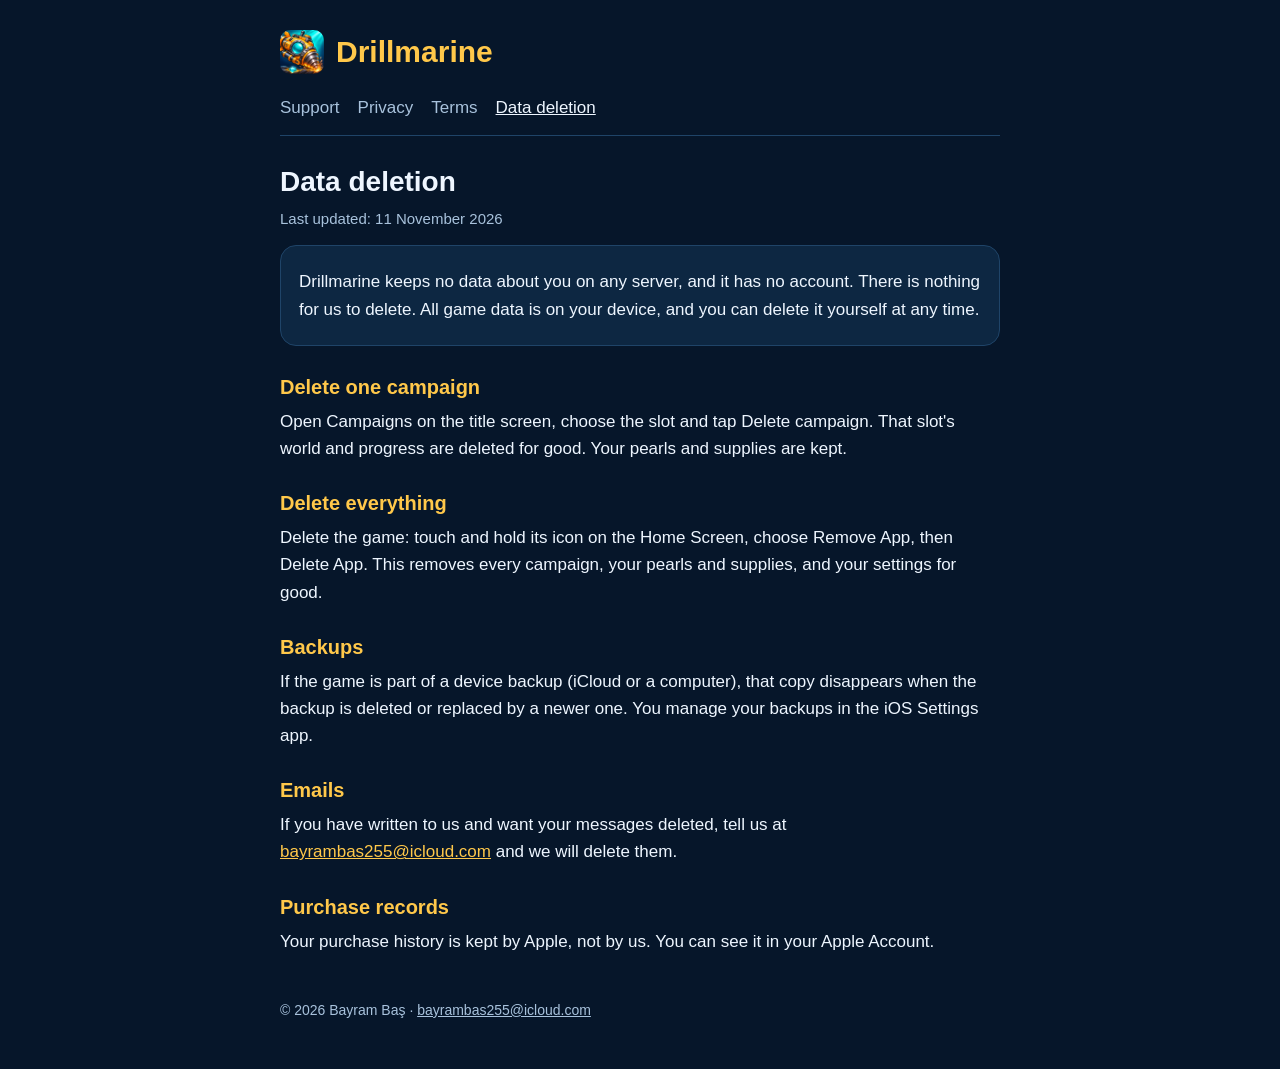
==== data-deletion/index.html @ 51cd6a62 "Drillmarine support site: support, privacy policy, terms of use, data deletion Co-Authored-By: Claud" ====
<!doctype html>
<html lang="en" dir="ltr">
<head>
<meta charset="utf-8">
<meta name="viewport" content="width=device-width, initial-scale=1">
<title>Data deletion · Drillmarine</title>
<meta name="description" content="How to delete your Drillmarine data.">
<link rel="icon" type="image/png" href="../icon.png">
<link rel="apple-touch-icon" href="../icon.png">
<link rel="stylesheet" href="../style.css">
</head>
<body>
<header><a class="brand" href="../"><img src="../icon.png" alt="" width="44" height="44">Drillmarine</a><nav><a href="../">Support</a><a href="../privacy/">Privacy</a><a href="../terms/">Terms</a><a href="../data-deletion/" aria-current="page">Data deletion</a></nav></header>
<main>
<h1>Data deletion</h1>
<p class="note">Last updated: 11 November 2026</p>

<div class="card"><p>Drillmarine keeps no data about you on any server, and it has no account. There is nothing for us to
delete. All game data is on your device, and you can delete it yourself at any time.</p></div>

<h2>Delete one campaign</h2>
<p>Open Campaigns on the title screen, choose the slot and tap Delete campaign. That slot's world and progress are
deleted for good. Your pearls and supplies are kept.</p>

<h2>Delete everything</h2>
<p>Delete the game: touch and hold its icon on the Home Screen, choose Remove App, then Delete App. This removes every
campaign, your pearls and supplies, and your settings for good.</p>

<h2>Backups</h2>
<p>If the game is part of a device backup (iCloud or a computer), that copy disappears when the backup is deleted or
replaced by a newer one. You manage your backups in the iOS Settings app.</p>

<h2>Emails</h2>
<p>If you have written to us and want your messages deleted, tell us at <a href="mailto:bayrambas255@icloud.com">bayrambas255@icloud.com</a> and we will delete them.</p>

<h2>Purchase records</h2>
<p>Your purchase history is kept by Apple, not by us. You can see it in your Apple Account.</p>
</main>
<footer><p>© 2026 Bayram Baş · <a href="mailto:bayrambas255@icloud.com">bayrambas255@icloud.com</a></p></footer>
</body>
</html>
---- style.css ----
:root{--bg:#06162a;--panel:#0d2742;--ink:#eef6ff;--soft:#a8c2dc;--gold:#ffc84a;--line:#1f4468}
*{box-sizing:border-box}
html{-webkit-text-size-adjust:100%}
body{margin:0;background:var(--bg);color:var(--ink);font:17px/1.6 -apple-system,BlinkMacSystemFont,"Segoe UI",Roboto,"Noto Sans",sans-serif}
main,header,footer{max-width:760px;margin:0 auto;padding:0 20px}
header{padding-top:28px}
.brand{display:inline-flex;align-items:center;gap:12px;font-size:30px;font-weight:800;color:var(--gold);text-decoration:none}
.brand img{border-radius:10px;display:block}
nav{display:flex;flex-wrap:wrap;gap:6px 18px;margin:12px 0 0;padding-bottom:14px;border-bottom:1px solid var(--line)}
nav a{color:var(--soft);text-decoration:none}
nav a:hover,nav a[aria-current]{color:var(--ink);text-decoration:underline}
h1{font-size:28px;line-height:1.25;margin:28px 0 8px}
h2{font-size:20px;line-height:1.3;margin:28px 0 6px;color:var(--gold)}
p{margin:8px 0}
ul{margin:8px 0;padding-left:22px}
li{margin:4px 0}
a{color:var(--gold);overflow-wrap:anywhere}
.lead{font-size:19px;color:var(--soft)}
.card{background:var(--panel);border:1px solid var(--line);border-radius:16px;padding:14px 18px;margin:14px 0}
.note{color:var(--soft);font-size:15px}
footer{color:var(--soft);font-size:14px;padding:28px 20px 40px}
footer a{color:var(--soft)}
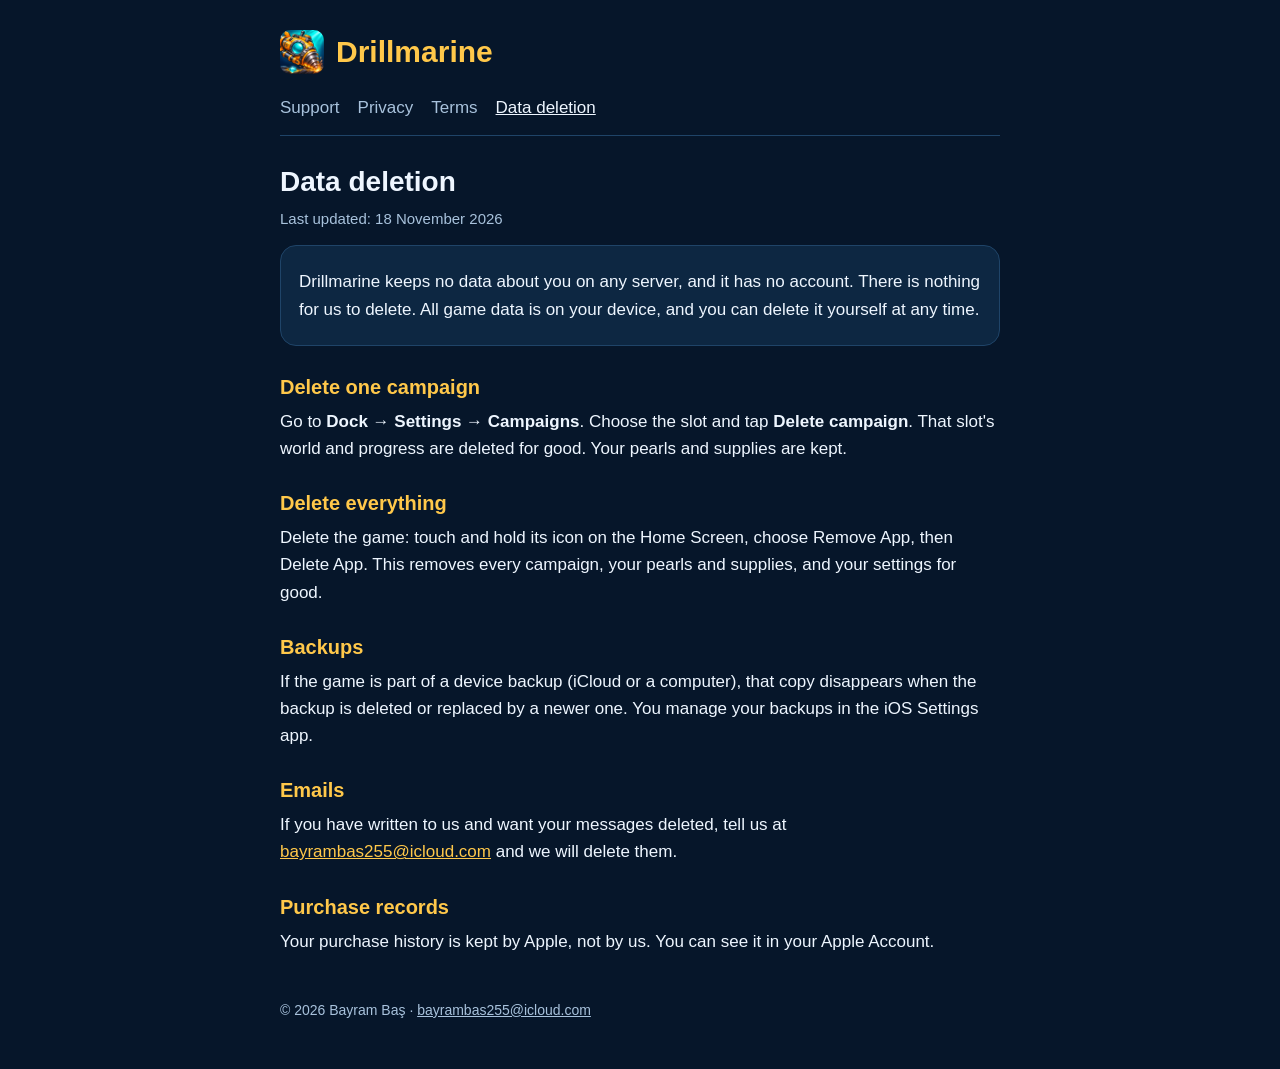
==== commit 4f5ca7d4: "Correct the campaign settings path" ====
--- a/data-deletion/index.html
+++ b/data-deletion/index.html
@@ -13,13 +13,13 @@
 <header><a class="brand" href="../"><img src="../icon.png" alt="" width="44" height="44">Drillmarine</a><nav><a href="../">Support</a><a href="../privacy/">Privacy</a><a href="../terms/">Terms</a><a href="../data-deletion/" aria-current="page">Data deletion</a></nav></header>
 <main>
 <h1>Data deletion</h1>
-<p class="note">Last updated: 11 November 2026</p>
+<p class="note">Last updated: 18 November 2026</p>
 
 <div class="card"><p>Drillmarine keeps no data about you on any server, and it has no account. There is nothing for us to
 delete. All game data is on your device, and you can delete it yourself at any time.</p></div>
 
 <h2>Delete one campaign</h2>
-<p>Open Campaigns on the title screen, choose the slot and tap Delete campaign. That slot's world and progress are
+<p>Go to <strong>Dock → Settings → Campaigns</strong>. Choose the slot and tap <strong>Delete campaign</strong>. That slot's world and progress are
 deleted for good. Your pearls and supplies are kept.</p>
 
 <h2>Delete everything</h2>
